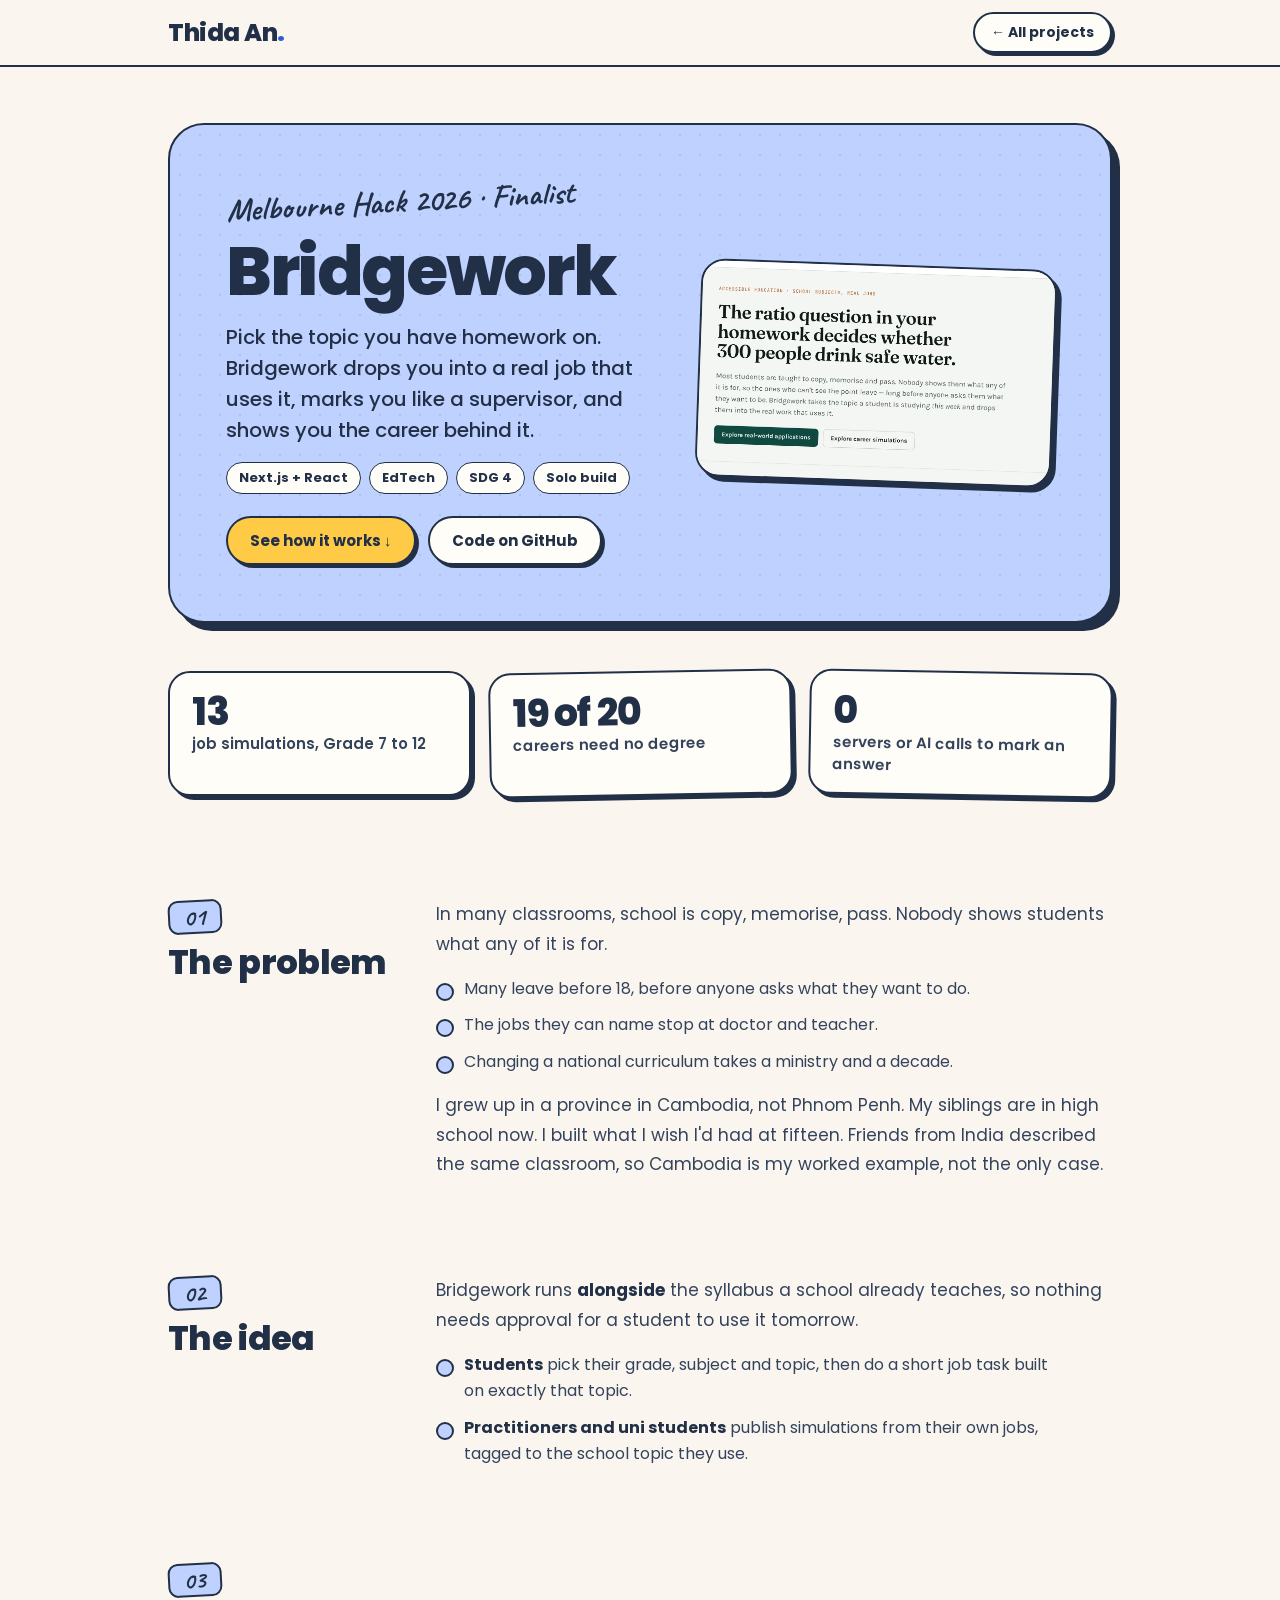
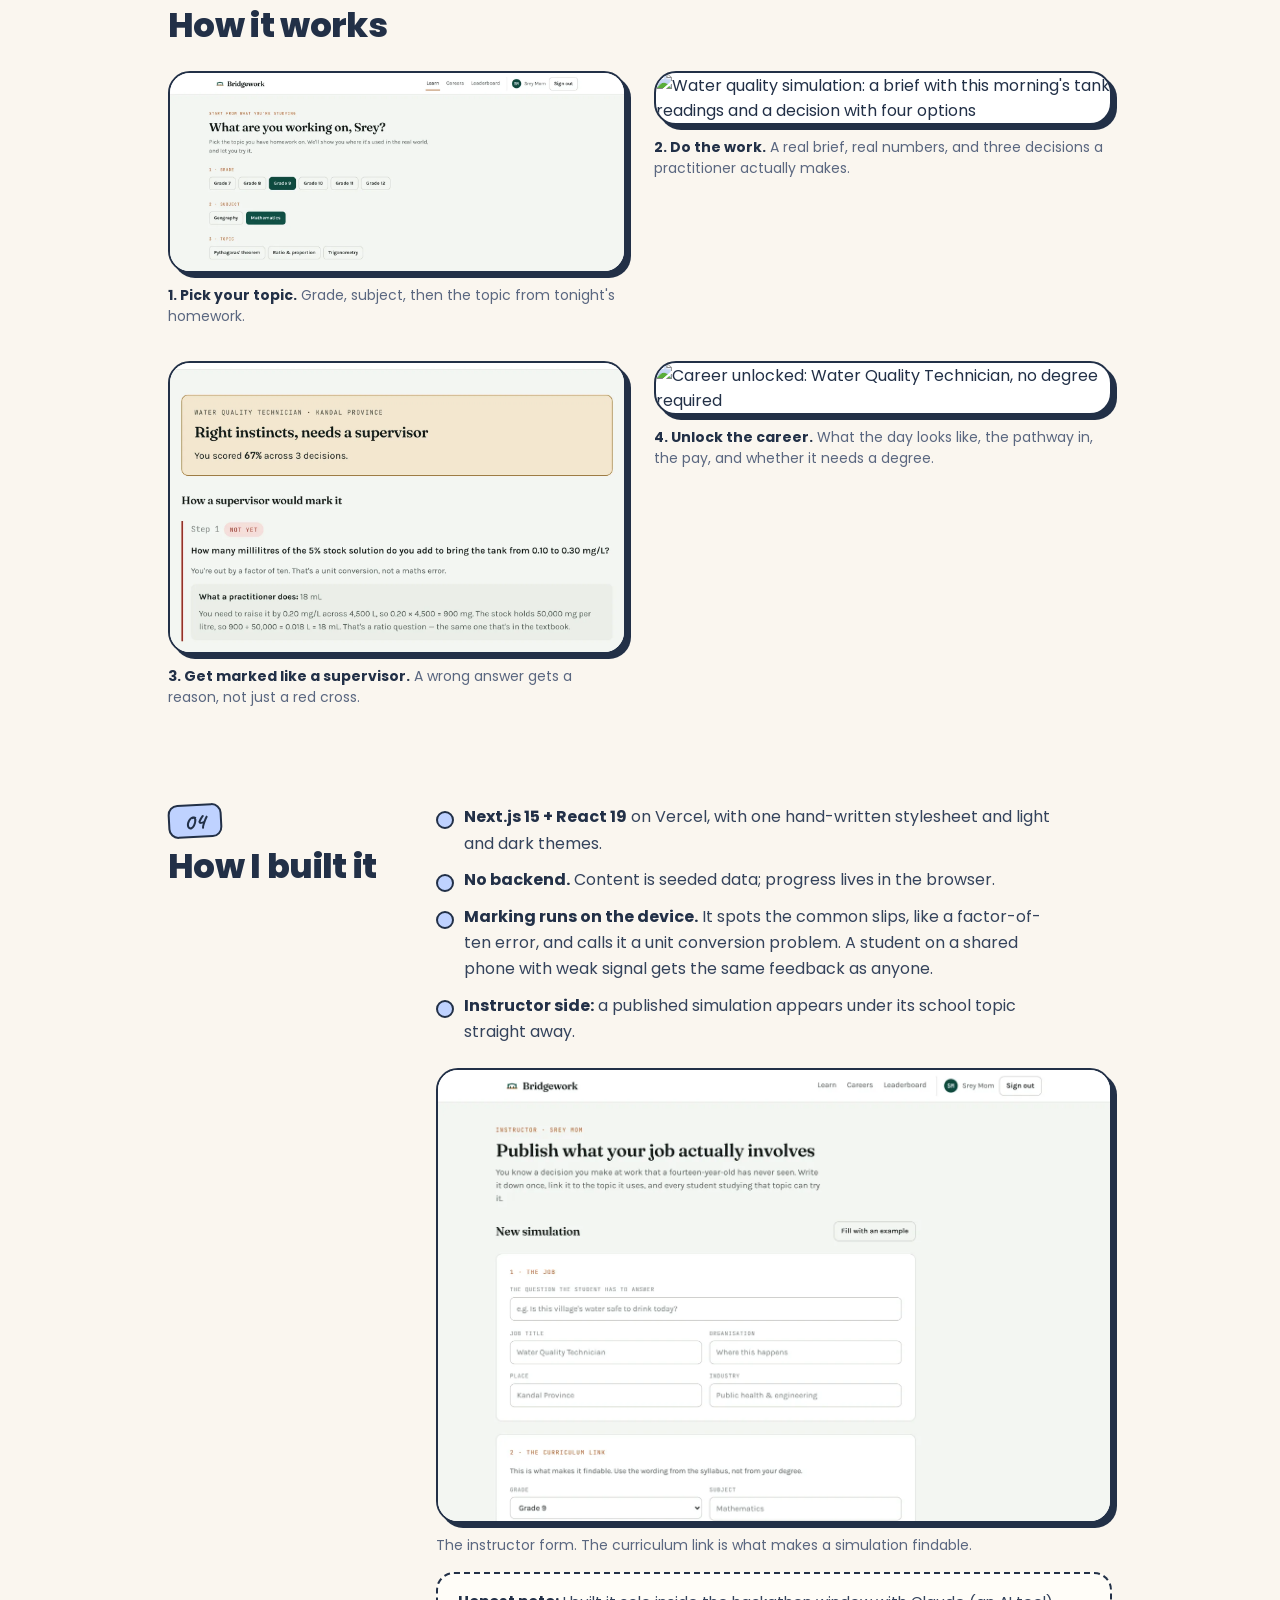
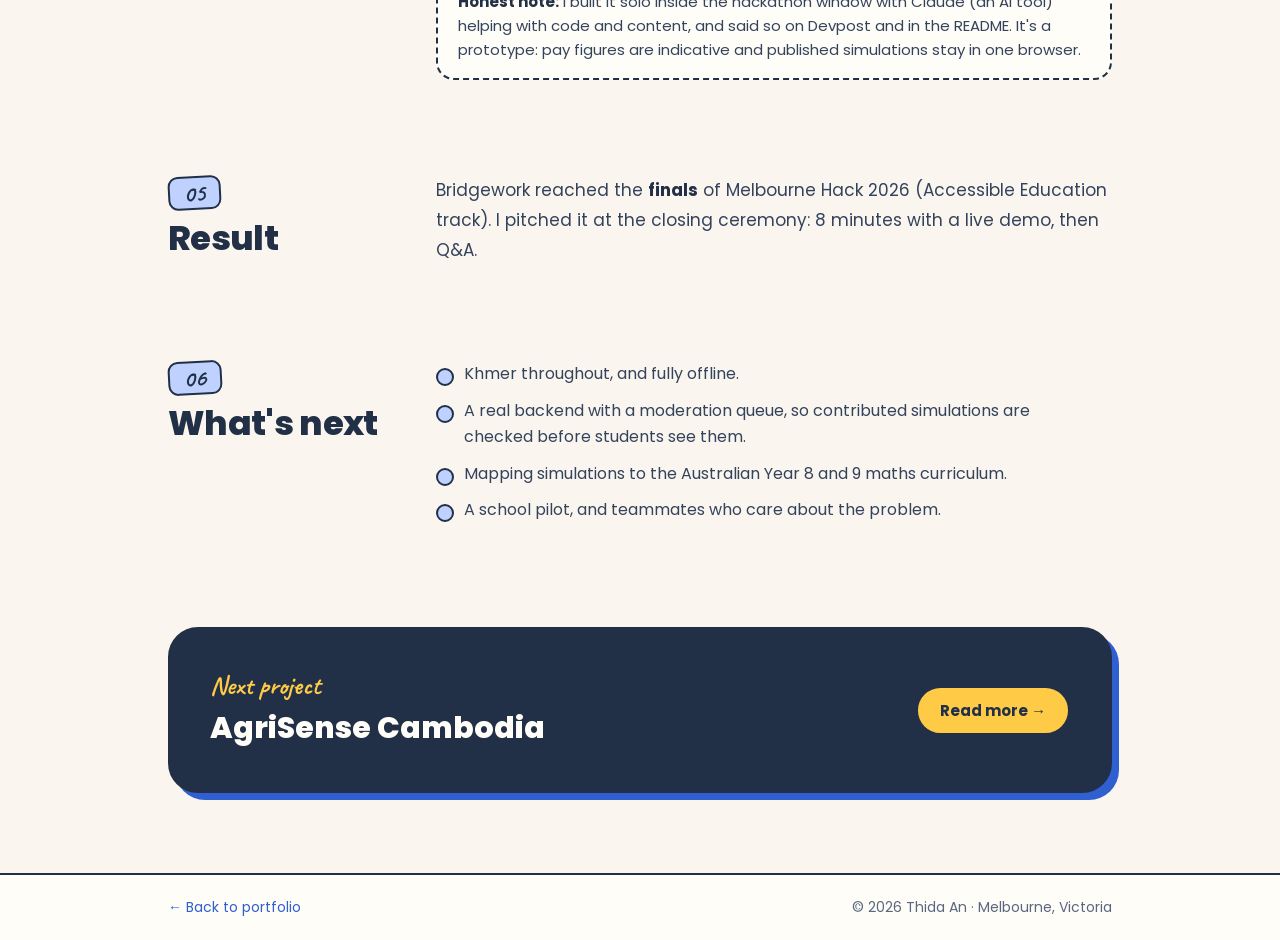
==== bridgework.html @ bb1c0446 "Add Bridgework project page" ====
<!DOCTYPE html>
<html lang="en">
<head>
<meta charset="utf-8">
<meta name="viewport" content="width=device-width, initial-scale=1">
<title>Bridgework · Thida An</title>
<link rel="preconnect" href="https://fonts.googleapis.com">
<link rel="preconnect" href="https://fonts.gstatic.com" crossorigin>
<link href="https://fonts.googleapis.com/css2?family=Caveat:wght@700&family=Poppins:wght@400;500;600;700;800&display=swap" rel="stylesheet">
<link rel="stylesheet" href="project.css">
</head>
<body style="--accent: #BFD2FF; --tint: #E8EFFF">

<!-- HEADER -->
<header>
  <div class="wrap">
    <a href="index.html" class="logo">Thida An<span>.</span></a>
    <a href="index.html#projects" class="btn small">← All projects</a>
  </div>
</header>

<main class="wrap">

  <!-- HERO -->
  <section class="hero">
    <div class="hero-card">
      <div class="hero-text">
        <span class="script">Melbourne Hack 2026 · Finalist</span>
        <h1>Bridgework</h1>
        <p class="lead">Pick the topic you have homework on. Bridgework drops you into a real job that uses it, marks you like a supervisor, and shows you the career behind it.</p>
        <div class="tags">
          <span class="tag">Next.js + React</span>
          <span class="tag">EdTech</span>
          <span class="tag">SDG 4</span>
          <span class="tag">Solo build</span>
        </div>
        <div class="buttons">
          <a href="#how" class="btn primary">See how it works ↓</a>
          <a href="https://github.com/chakriyathida/bridgework" target="_blank" class="btn">Code on GitHub</a>
        </div>
      </div>
      <div class="hero-img">
        <img src="images/bridgework.webp" alt="Bridgework home page: the ratio question in your homework decides whether 300 people drink safe water">
      </div>
    </div>
  </section>

  <!-- KEY NUMBERS -->
  <div class="stats">
    <div class="stat"><div class="num">13</div><div class="label">job simulations, Grade 7 to 12</div></div>
    <div class="stat"><div class="num">19 of 20</div><div class="label">careers need no degree</div></div>
    <div class="stat"><div class="num">0</div><div class="label">servers or AI calls to mark an answer</div></div>
  </div>

  <!-- 1. THE PROBLEM -->
  <section class="block">
    <div class="block-head">
      <span class="step">01</span>
      <h2>The problem</h2>
    </div>
    <div class="block-body">
      <p>In many classrooms, school is copy, memorise, pass. Nobody shows students what any of it is for.</p>
      <ul class="points">
        <li>Many leave before 18, before anyone asks what they want to do.</li>
        <li>The jobs they can name stop at doctor and teacher.</li>
        <li>Changing a national curriculum takes a ministry and a decade.</li>
      </ul>
      <p>I grew up in a province in Cambodia, not Phnom Penh. My siblings are in high school now. I built what I wish I'd had at fifteen. Friends from India described the same classroom, so Cambodia is my worked example, not the only case.</p>
    </div>
  </section>

  <!-- 2. THE IDEA -->
  <section class="block">
    <div class="block-head">
      <span class="step">02</span>
      <h2>The idea</h2>
    </div>
    <div class="block-body">
      <p>Bridgework runs <strong>alongside</strong> the syllabus a school already teaches, so nothing needs approval for a student to use it tomorrow.</p>
      <ul class="points">
        <li><strong>Students</strong> pick their grade, subject and topic, then do a short job task built on exactly that topic.</li>
        <li><strong>Practitioners and uni students</strong> publish simulations from their own jobs, tagged to the school topic they use.</li>
      </ul>
    </div>
  </section>

  <!-- 3. HOW IT WORKS -->
  <section class="block wide" id="how">
    <div class="block-head">
      <span class="step">03</span>
      <h2>How it works</h2>
    </div>
    <div class="block-body">
      <div class="fig-row two">
        <figure>
          <div class="frame"><img src="images/projects/bridgework-picker.webp" alt="Topic picker: Grade 9, Mathematics, then Pythagoras, Ratio and proportion or Trigonometry"></div>
          <figcaption><strong>1. Pick your topic.</strong> Grade, subject, then the topic from tonight's homework.</figcaption>
        </figure>
        <figure>
          <div class="frame"><img src="images/projects/bridgework-sim.webp" alt="Water quality simulation: a brief with this morning's tank readings and a decision with four options"></div>
          <figcaption><strong>2. Do the work.</strong> A real brief, real numbers, and three decisions a practitioner actually makes.</figcaption>
        </figure>
        <figure>
          <div class="frame"><img src="images/projects/bridgework-marking.webp" alt="Marking screen: out by a factor of ten, that's a unit conversion, with the practitioner's worked answer"></div>
          <figcaption><strong>3. Get marked like a supervisor.</strong> A wrong answer gets a reason, not just a red cross.</figcaption>
        </figure>
        <figure>
          <div class="frame"><img src="images/projects/bridgework-unlock.webp" alt="Career unlocked: Water Quality Technician, no degree required"></div>
          <figcaption><strong>4. Unlock the career.</strong> What the day looks like, the pathway in, the pay, and whether it needs a degree.</figcaption>
        </figure>
      </div>
    </div>
  </section>

  <!-- 4. HOW I BUILT IT -->
  <section class="block">
    <div class="block-head">
      <span class="step">04</span>
      <h2>How I built it</h2>
    </div>
    <div class="block-body">
      <ul class="points">
        <li><strong>Next.js 15 + React 19</strong> on Vercel, with one hand-written stylesheet and light and dark themes.</li>
        <li><strong>No backend.</strong> Content is seeded data; progress lives in the browser.</li>
        <li><strong>Marking runs on the device.</strong> It spots the common slips, like a factor-of-ten error, and calls it a unit conversion problem. A student on a shared phone with weak signal gets the same feedback as anyone.</li>
        <li><strong>Instructor side:</strong> a published simulation appears under its school topic straight away.</li>
      </ul>
      <figure>
        <div class="frame"><img src="images/projects/bridgework-instructor.webp" alt="Instructor page: publish what your job actually involves, with a form for the job and the curriculum link"></div>
        <figcaption>The instructor form. The curriculum link is what makes a simulation findable.</figcaption>
      </figure>
      <div class="note"><b>Honest note:</b> I built it solo inside the hackathon window with Claude (an AI tool) helping with code and content, and said so on Devpost and in the README. It's a prototype: pay figures are indicative and published simulations stay in one browser.</div>
    </div>
  </section>

  <!-- 5. RESULT -->
  <section class="block">
    <div class="block-head">
      <span class="step">05</span>
      <h2>Result</h2>
    </div>
    <div class="block-body">
      <p>Bridgework reached the <strong>finals</strong> of Melbourne Hack 2026 (Accessible Education track). I pitched it at the closing ceremony: 8 minutes with a live demo, then Q&amp;A.</p>
    </div>
  </section>

  <!-- 6. WHAT'S NEXT -->
  <section class="block">
    <div class="block-head">
      <span class="step">06</span>
      <h2>What's next</h2>
    </div>
    <div class="block-body">
      <ul class="points">
        <li>Khmer throughout, and fully offline.</li>
        <li>A real backend with a moderation queue, so contributed simulations are checked before students see them.</li>
        <li>Mapping simulations to the Australian Year 8 and 9 maths curriculum.</li>
        <li>A school pilot, and teammates who care about the problem.</li>
      </ul>
    </div>
  </section>

  <!-- NEXT PROJECT -->
  <a href="agrisense.html" class="next">
    <div>
      <span class="script">Next project</span>
      <h3>AgriSense Cambodia</h3>
    </div>
    <span class="btn primary">Read more →</span>
  </a>

</main>

<footer>
  <div class="wrap">
    <a href="index.html">← Back to portfolio</a>
    <span>© 2026 Thida An · Melbourne, Victoria</span>
  </div>
</footer>

</body>
</html>
---- project.css ----
/* Shared styles for the three project pages.
   Colours match the main site (index.html). */
:root {
  --cream: #FAF6EF;
  --paper: #FFFDF8;
  --ink: #223047;
  --ink-soft: #34435C;
  --muted: #5A6780;
  --blue: #2F5FD0;
  --yellow: #FFCB47;
  --green: #CFDAB4;
  --pink: #F4A3AE;
  --accent: var(--yellow);      /* each page sets its own accent on <body> */
  --tint: #FFF1C9;
}

* { box-sizing: border-box; }
html { scroll-behavior: smooth; }
body {
  margin: 0;
  background: var(--cream);
  color: var(--ink);
  font-family: 'Poppins', Helvetica, sans-serif;
  overflow-x: hidden;
}
a { color: var(--blue); text-decoration: none; }
a:hover { color: var(--ink); }
img { max-width: 100%; display: block; }

.wrap { max-width: 1040px; margin: 0 auto; padding: 0 clamp(16px, 5vw, 48px); }
.script { font-family: 'Caveat', cursive; font-weight: 700; }

/* ---------- Header ---------- */
header {
  position: sticky; top: 0; z-index: 50;
  background: rgba(250, 246, 239, 0.92);
  backdrop-filter: blur(12px); -webkit-backdrop-filter: blur(12px);
  border-bottom: 2px solid var(--ink);
}
header .wrap { display: flex; align-items: center; justify-content: space-between; gap: 16px; padding-top: 12px; padding-bottom: 12px; }
.logo { color: var(--ink); font-weight: 800; font-size: 24px; letter-spacing: -0.02em; }
.logo span { color: var(--blue); }

/* ---------- Buttons ---------- */
.btn {
  display: inline-flex; align-items: center; gap: 8px;
  background: var(--paper); color: var(--ink);
  font-weight: 700; font-size: 15px;
  padding: 11px 22px; border-radius: 999px;
  border: 2px solid var(--ink); box-shadow: 3px 3px 0 var(--ink);
  transition: transform .2s cubic-bezier(.3,1.7,.5,1), box-shadow .2s ease;
}
.btn:hover { color: var(--ink); transform: translate(-2px, -3px); box-shadow: 6px 7px 0 var(--ink); }
.btn.primary { background: var(--yellow); }
.btn.small { font-size: 14px; padding: 8px 16px; }

/* ---------- Hero ---------- */
.hero { padding: clamp(28px, 5vw, 56px) 0 clamp(24px, 4vw, 40px); }
.hero-card {
  background: var(--accent);
  border: 2px solid var(--ink); border-radius: 36px; box-shadow: 8px 8px 0 var(--ink);
  padding: clamp(28px, 5vw, 56px);
  display: flex; flex-wrap: wrap; gap: 36px; align-items: center;
  background-image: radial-gradient(rgba(34,48,71,0.10) 1.4px, transparent 1.6px);
  background-size: 20px 20px;
}
.hero-text { flex: 1 1 380px; min-width: 0; display: flex; flex-direction: column; gap: 16px; align-items: flex-start; }
.hero-text .script { font-size: clamp(24px, 3vw, 32px); transform: rotate(-3deg); }
.hero h1 { margin: 0; font-size: clamp(38px, 6vw, 68px); font-weight: 800; line-height: 1; letter-spacing: -0.035em; }
.hero p.lead { margin: 0; font-size: clamp(17px, 2vw, 20px); line-height: 1.55; font-weight: 500; max-width: 40ch; }
.hero-img {
  flex: 1 1 300px; min-width: 0;
  background: var(--paper); border: 2px solid var(--ink); border-radius: 24px;
  box-shadow: 5px 5px 0 var(--ink); overflow: hidden; transform: rotate(2deg);
}
.hero-img img { width: 100%; height: auto; }
.tags { display: flex; flex-wrap: wrap; gap: 8px; }
.tag { font-size: 13px; font-weight: 700; background: var(--paper); border: 1.5px solid var(--ink); padding: 5px 12px; border-radius: 999px; }
.buttons { display: flex; flex-wrap: wrap; gap: 12px; margin-top: 6px; }

/* ---------- Big number stats ---------- */
.stats { display: grid; grid-template-columns: repeat(auto-fit, minmax(min(100%, 220px), 1fr)); gap: 18px; padding: 8px 0 clamp(32px, 5vw, 56px); }
.stat {
  background: var(--paper); border: 2px solid var(--ink); border-radius: 22px;
  box-shadow: 4px 4px 0 var(--ink); padding: 18px 22px;
}
.stat:nth-child(2) { transform: rotate(-1deg); }
.stat:nth-child(3) { transform: rotate(1deg); }
.stat .num { font-size: 38px; font-weight: 800; letter-spacing: -0.03em; line-height: 1.1; }
.stat .label { font-size: 15px; font-weight: 600; line-height: 1.45; color: var(--ink-soft); }

/* ---------- Story sections ---------- */
section.block { padding: clamp(28px, 4vw, 48px) 0; display: flex; flex-wrap: wrap; gap: 20px 48px; }
.block-head { flex: 0 0 220px; }
.block-head .step {
  display: inline-block; font-family: 'Caveat', cursive; font-weight: 700; font-size: 24px;
  background: var(--accent); border: 2px solid var(--ink); border-radius: 10px;
  padding: 0 14px; transform: rotate(-3deg); margin-bottom: 10px;
}
.block-head h2 { margin: 0; font-size: clamp(26px, 3.2vw, 34px); font-weight: 800; letter-spacing: -0.02em; line-height: 1.1; }
.block-body { flex: 1 1 420px; min-width: 0; display: flex; flex-direction: column; gap: 16px; }
.block-body p { margin: 0; font-size: 17px; line-height: 1.75; color: var(--ink-soft); max-width: 62ch; }
.block-body strong { color: var(--ink); }

/* Short point list with coloured bullets */
ul.points { margin: 0; padding: 0; list-style: none; display: flex; flex-direction: column; gap: 10px; }
ul.points li { position: relative; padding-left: 28px; font-size: 16px; line-height: 1.65; color: var(--ink-soft); max-width: 62ch; }
ul.points li::before {
  content: ""; position: absolute; left: 0; top: 7px; width: 14px; height: 14px;
  border-radius: 50%; background: var(--accent); border: 2px solid var(--ink);
}

/* Figures */
figure { margin: 6px 0 0; }
figure .frame {
  background: #fff; border: 2px solid var(--ink); border-radius: 22px;
  box-shadow: 5px 5px 0 var(--ink); overflow: hidden;
}
figure .frame img { width: 100%; height: auto; }
figcaption { font-size: 14px; color: var(--muted); margin-top: 12px; line-height: 1.5; }
.fig-row { display: grid; grid-template-columns: repeat(auto-fit, minmax(min(100%, 260px), 1fr)); gap: 22px; }
.fig-row.two { grid-template-columns: repeat(auto-fit, minmax(min(100%, 400px), 1fr)); gap: 28px; }

/* Phone screenshots (AgriSense) */
section.block.wide .block-head,
section.block.wide .block-body { flex-basis: 100%; }
.phones { display: grid; grid-template-columns: repeat(5, 1fr); gap: 20px; }
@media (max-width: 760px) { .phones { grid-template-columns: repeat(2, 1fr); } }
.phones figure { margin: 0; }
.phones img { width: 100%; height: auto; filter: drop-shadow(4px 5px 0 rgba(34,48,71,0.25)); }
.phones figure:nth-child(odd) img { transform: rotate(-1.5deg); }
.phones figure:nth-child(even) img { transform: rotate(1.5deg); }
.phones figcaption { text-align: center; font-size: 13px; }

/* Results table */
.table-wrap { overflow-x: auto; border: 2px solid var(--ink); border-radius: 18px; background: var(--paper); box-shadow: 4px 4px 0 var(--ink); }
table { border-collapse: collapse; width: 100%; font-size: 15px; min-width: 460px; }
th, td { text-align: left; padding: 12px 16px; border-bottom: 1.5px dashed rgba(34,48,71,0.18); }
th { font-weight: 700; background: var(--tint); }
tr:last-child td { border-bottom: none; }
tr.best td { font-weight: 700; color: var(--ink); }
tr.best td:first-child::after { content: " ★"; color: var(--blue); }

/* Small "honest note" box */
.note {
  background: var(--paper); border: 2px dashed var(--ink); border-radius: 18px;
  padding: 16px 20px; font-size: 15px; line-height: 1.6; color: var(--ink-soft);
}
.note b { color: var(--ink); }

/* ---------- Next project + footer ---------- */
.next {
  margin: clamp(32px, 5vw, 56px) 0 clamp(48px, 7vw, 80px);
  display: flex; flex-wrap: wrap; justify-content: space-between; align-items: center; gap: 18px;
  background: var(--ink); color: var(--paper);
  border: 2px solid var(--ink); border-radius: 30px; box-shadow: 7px 7px 0 var(--blue);
  padding: clamp(24px, 4vw, 40px);
}
.next, .next:hover { color: var(--paper); }   /* keep text light on the navy card */
.next .script { color: var(--yellow); font-size: 26px; }
.next h3 { margin: 4px 0 0; font-size: clamp(22px, 3vw, 30px); font-weight: 800; }
footer { border-top: 2px solid var(--ink); background: var(--paper); }
footer .wrap { display: flex; flex-wrap: wrap; justify-content: space-between; gap: 12px; padding-top: 22px; padding-bottom: 22px; font-size: 14px; color: var(--muted); }

@media (max-width: 640px) {
  .block-head { flex-basis: 100%; }
  .hero-img { transform: none; }
}
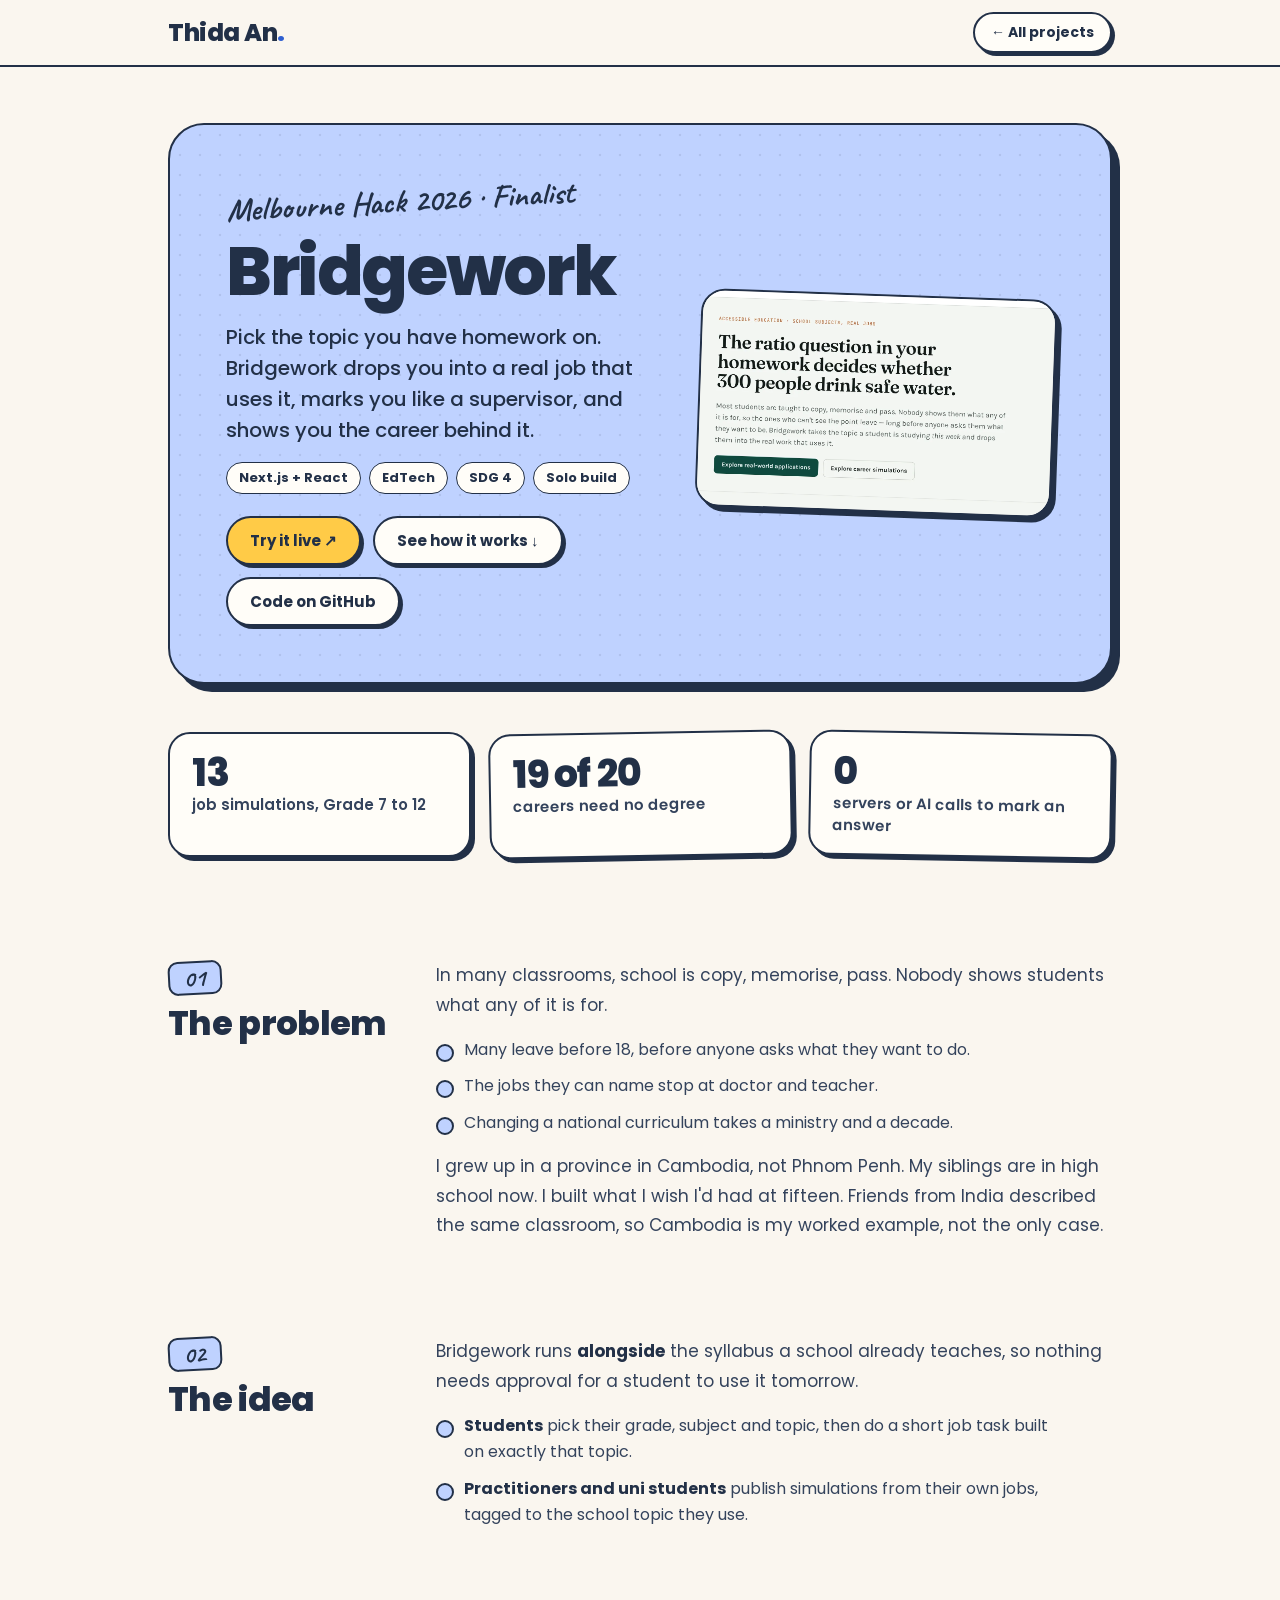
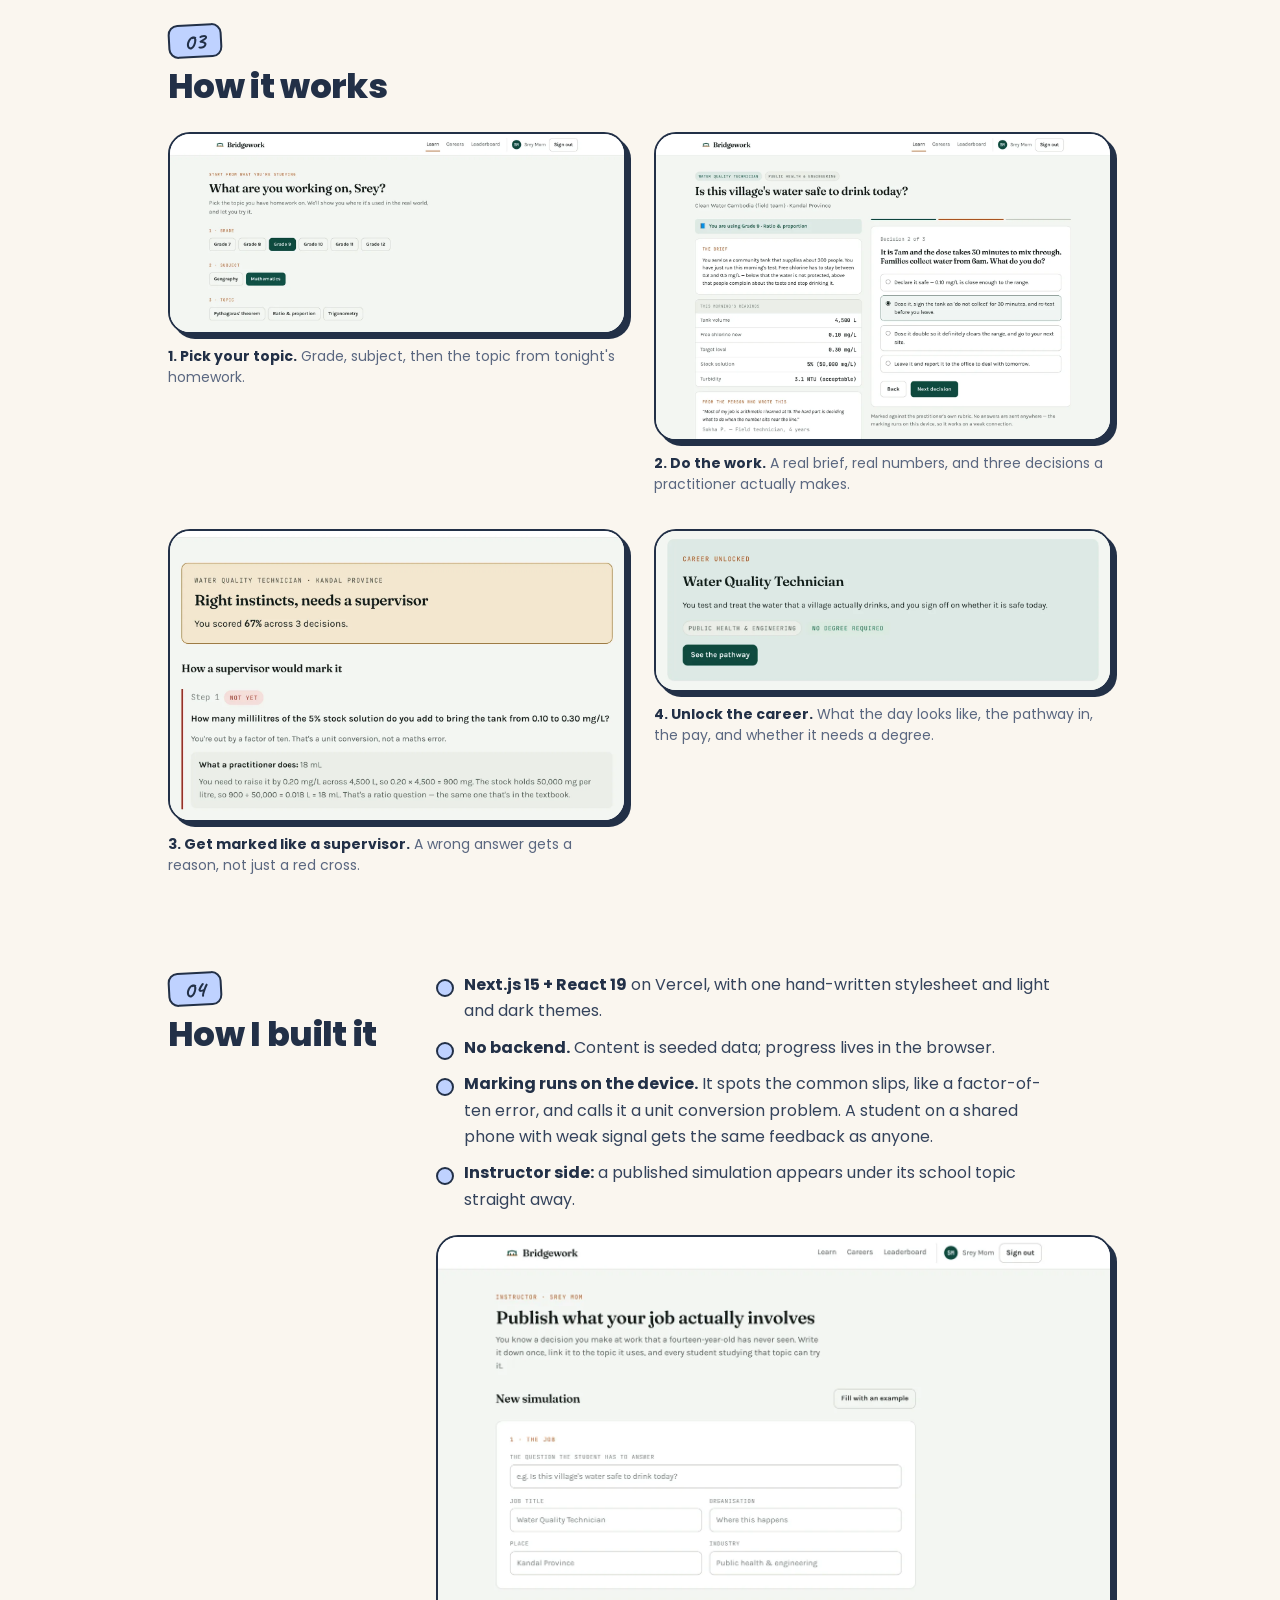
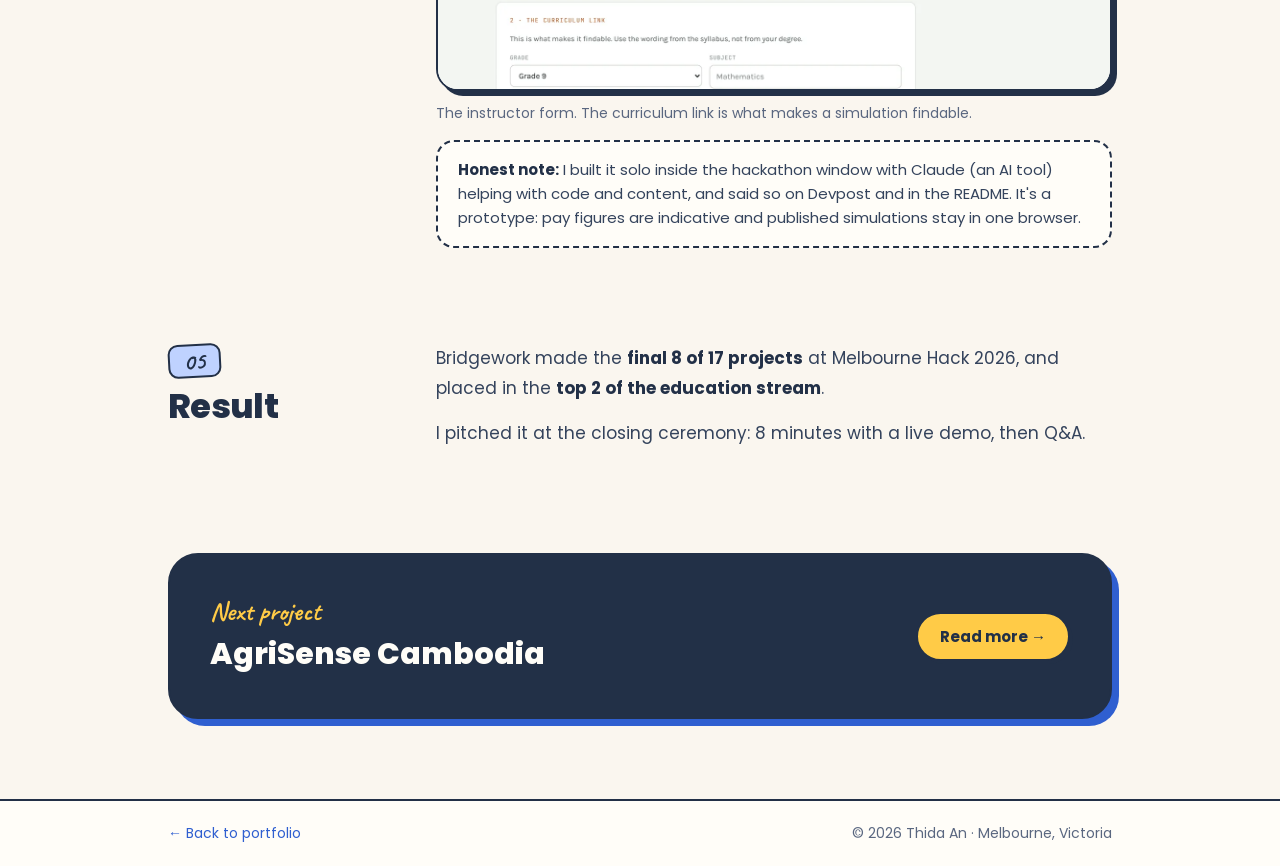
==== commit a0238bef: "Add live demo link and hackathon result" ====
--- a/bridgework.html
+++ b/bridgework.html
@@ -35,7 +35,8 @@
           <span class="tag">Solo build</span>
         </div>
         <div class="buttons">
-          <a href="#how" class="btn primary">See how it works ↓</a>
+          <a href="https://bridgework-eta.vercel.app/" target="_blank" class="btn primary">Try it live ↗</a>
+          <a href="#how" class="btn">See how it works ↓</a>
           <a href="https://github.com/chakriyathida/bridgework" target="_blank" class="btn">Code on GitHub</a>
         </div>
       </div>
@@ -140,25 +141,11 @@
       <h2>Result</h2>
     </div>
     <div class="block-body">
-      <p>Bridgework reached the <strong>finals</strong> of Melbourne Hack 2026 (Accessible Education track). I pitched it at the closing ceremony: 8 minutes with a live demo, then Q&amp;A.</p>
+      <p>Bridgework made the <strong>final 8 of 17 projects</strong> at Melbourne Hack 2026, and placed in the <strong>top 2 of the education stream</strong>.</p>
+      <p>I pitched it at the closing ceremony: 8 minutes with a live demo, then Q&amp;A.</p>
     </div>
   </section>
 
-  <!-- 6. WHAT'S NEXT -->
-  <section class="block">
-    <div class="block-head">
-      <span class="step">06</span>
-      <h2>What's next</h2>
-    </div>
-    <div class="block-body">
-      <ul class="points">
-        <li>Khmer throughout, and fully offline.</li>
-        <li>A real backend with a moderation queue, so contributed simulations are checked before students see them.</li>
-        <li>Mapping simulations to the Australian Year 8 and 9 maths curriculum.</li>
-        <li>A school pilot, and teammates who care about the problem.</li>
-      </ul>
-    </div>
-  </section>
 
   <!-- NEXT PROJECT -->
   <a href="agrisense.html" class="next">
